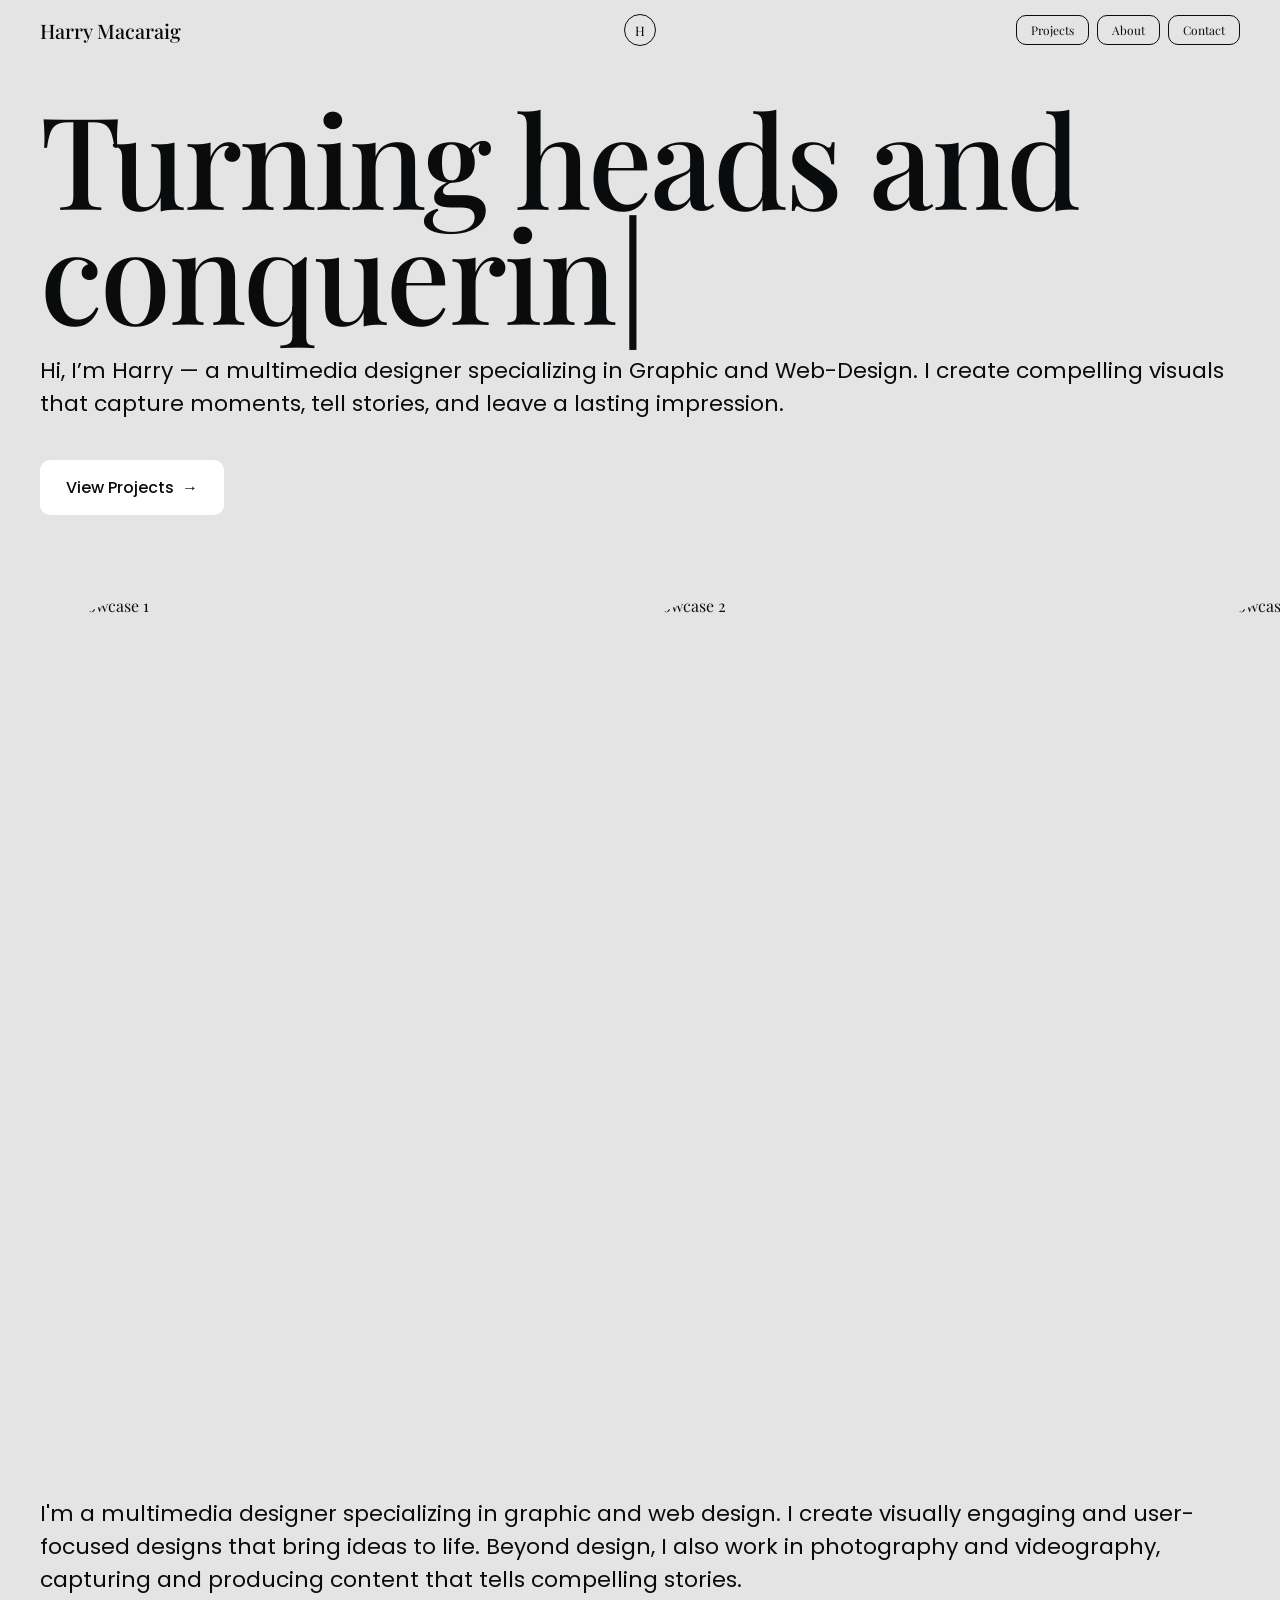
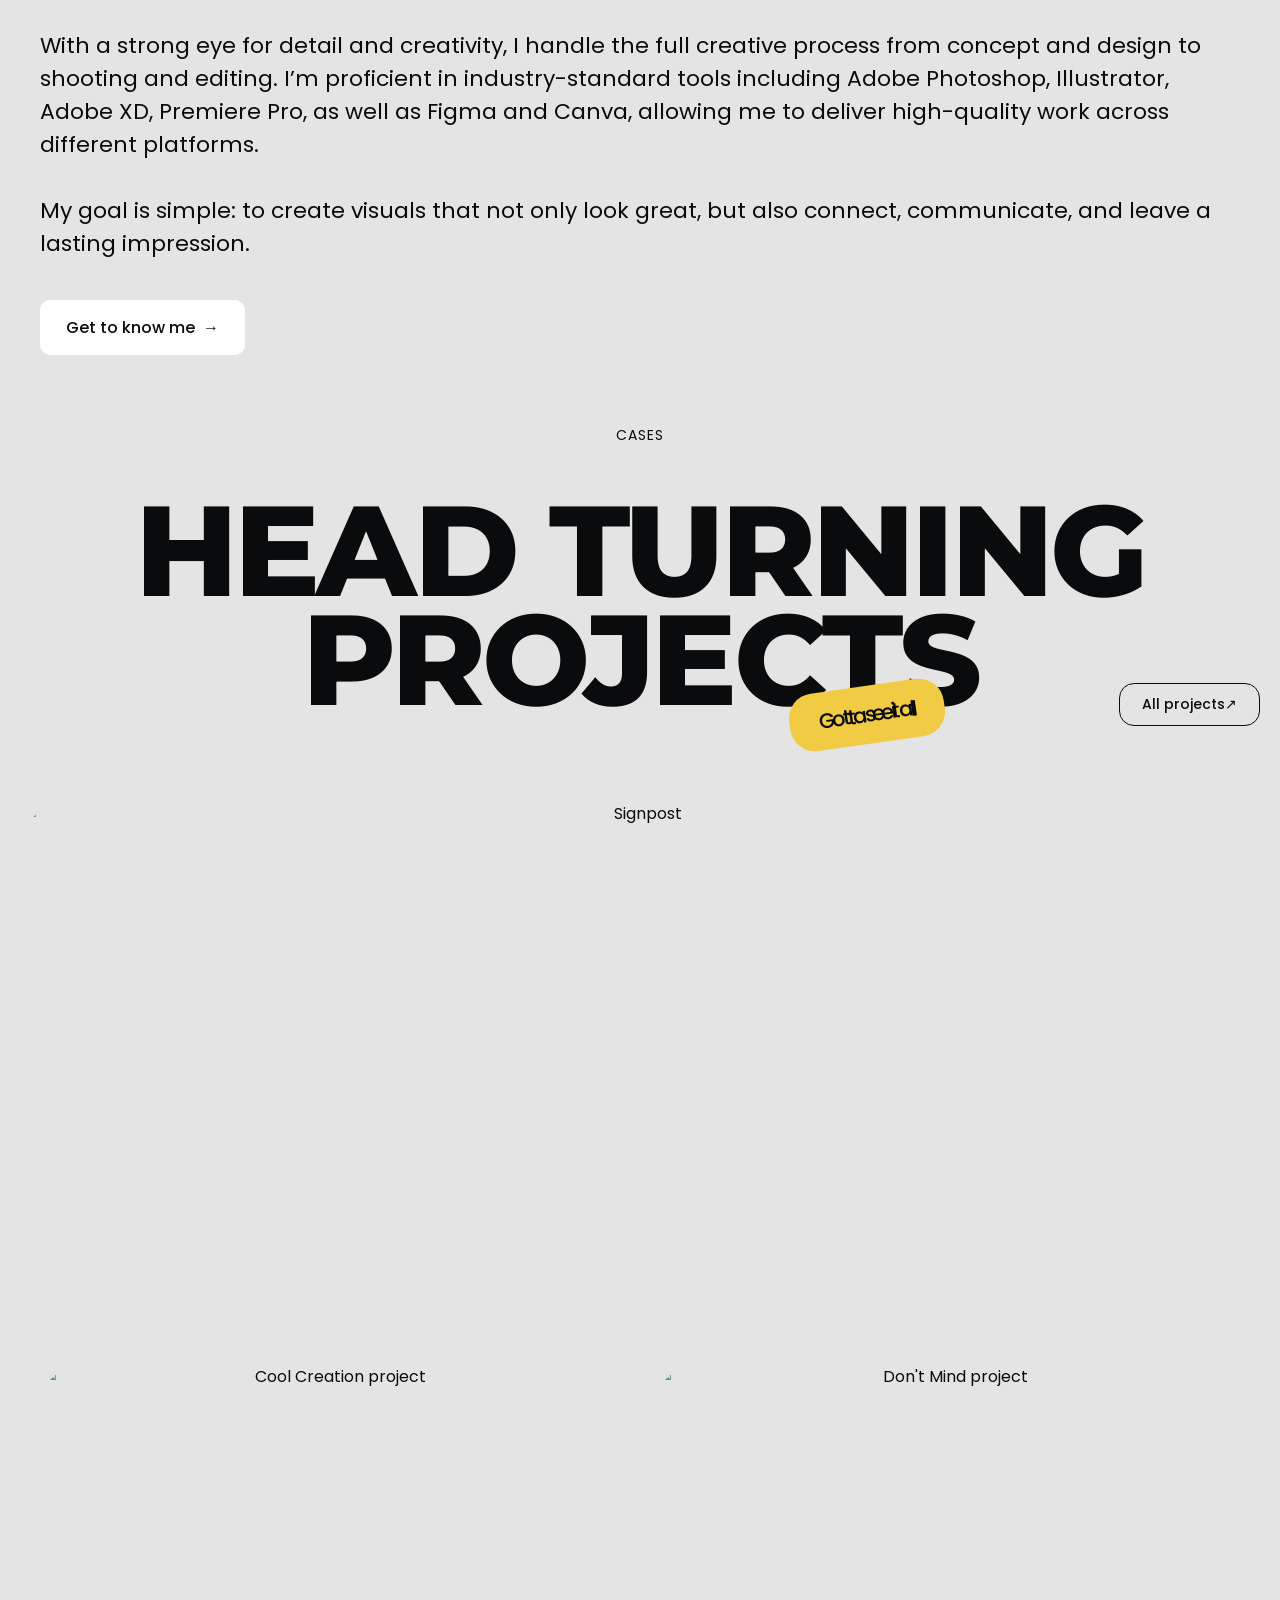
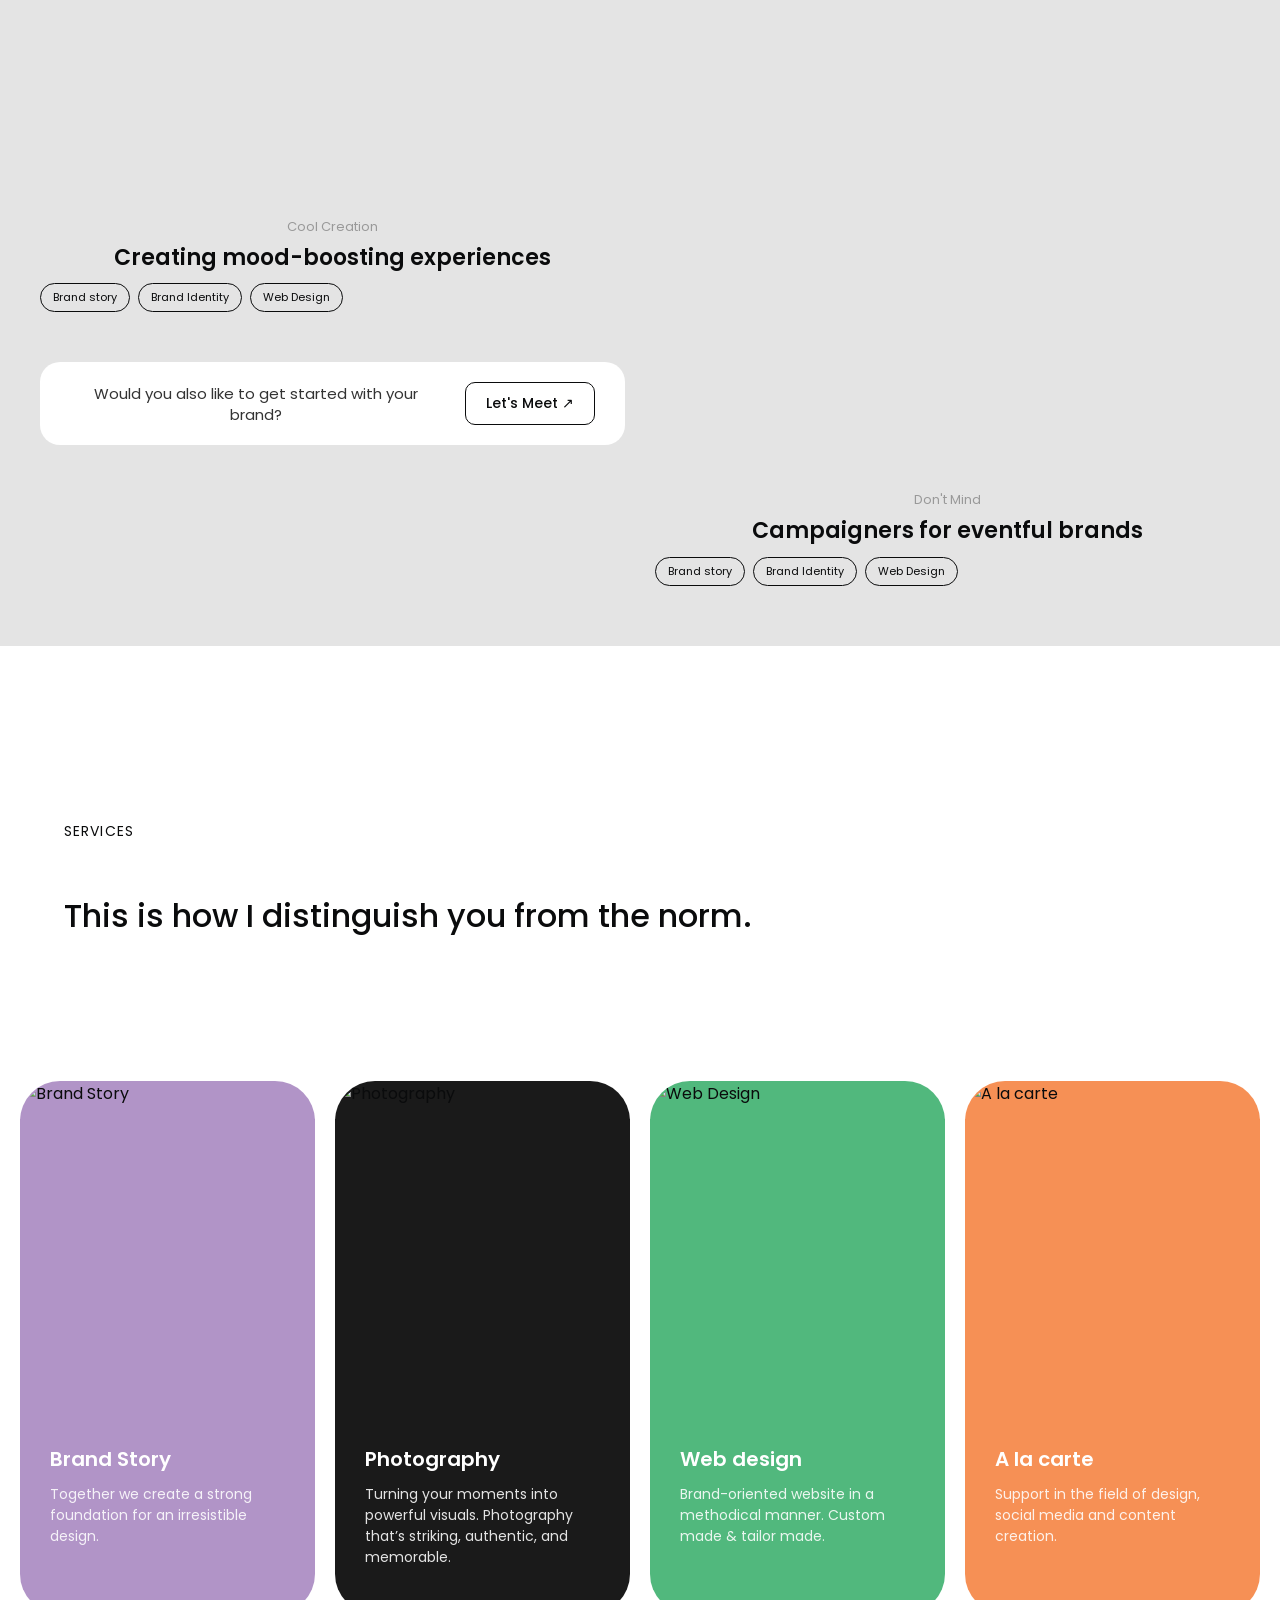
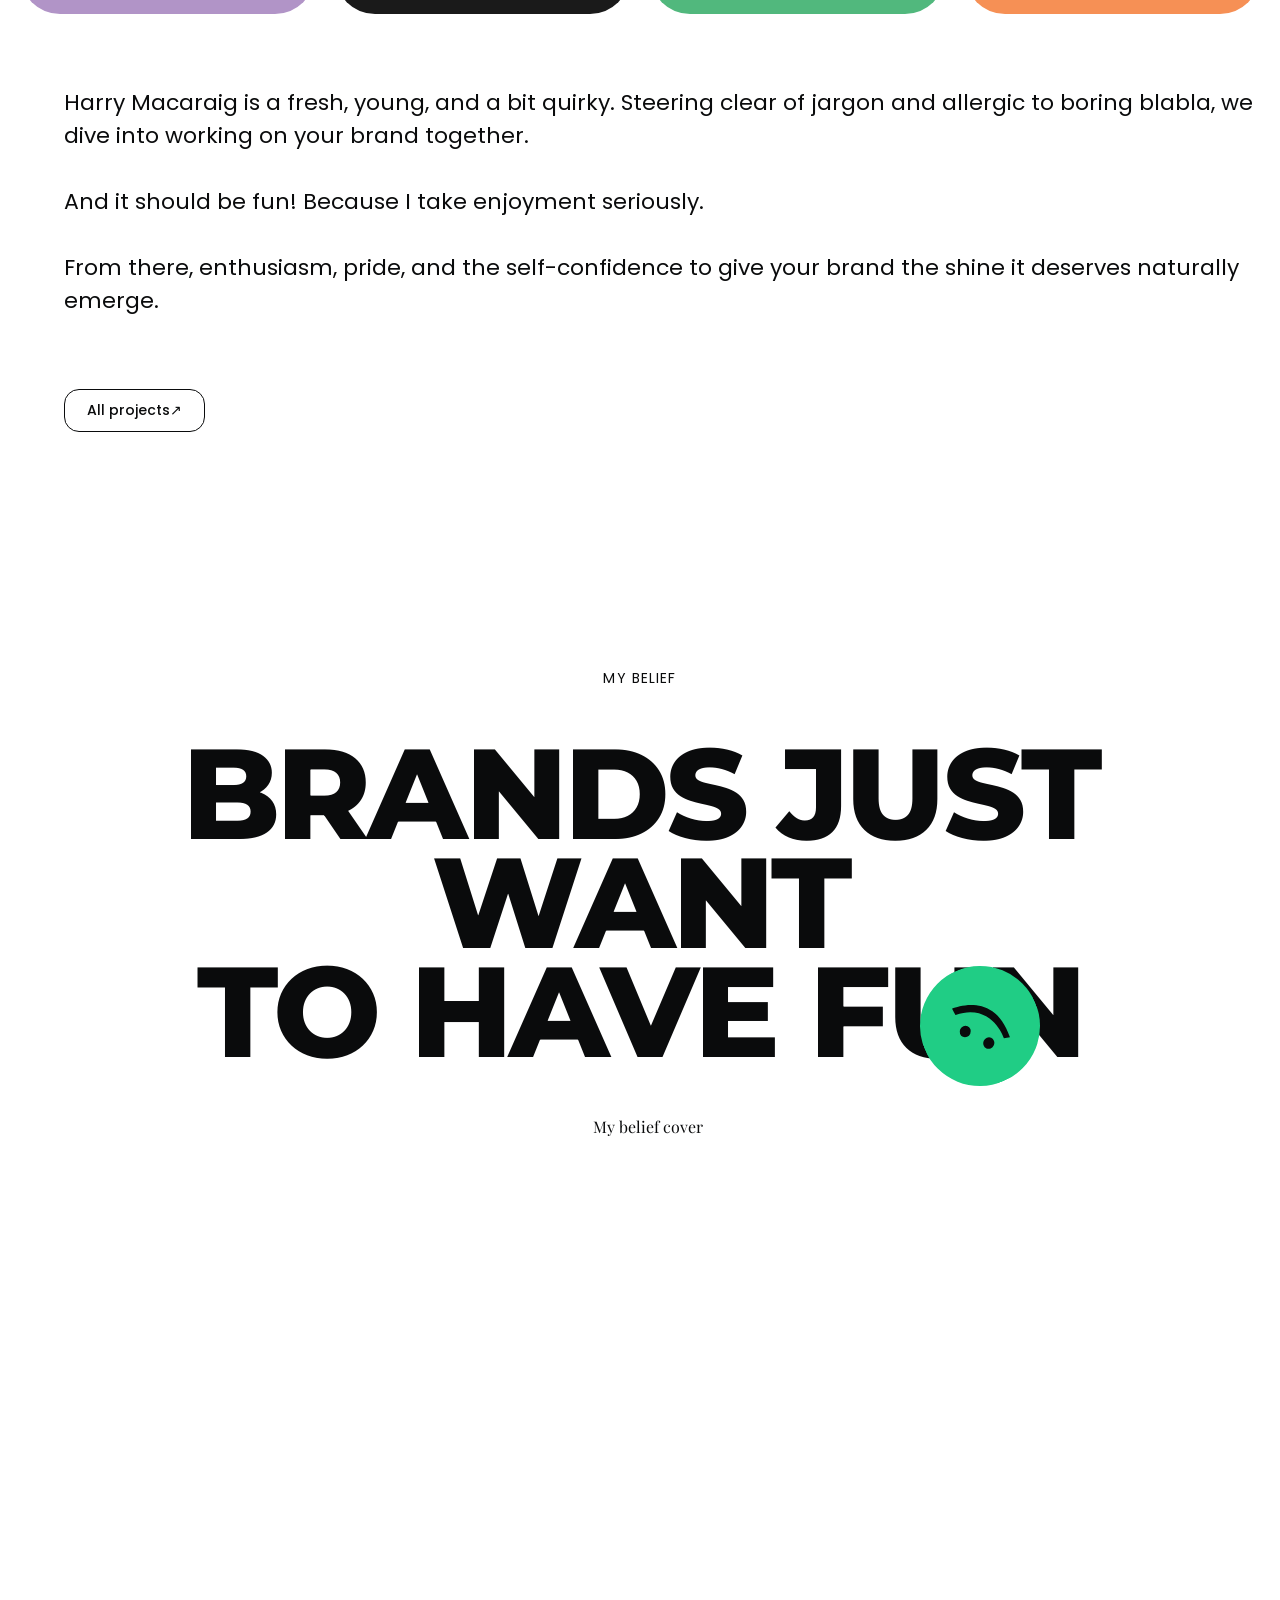
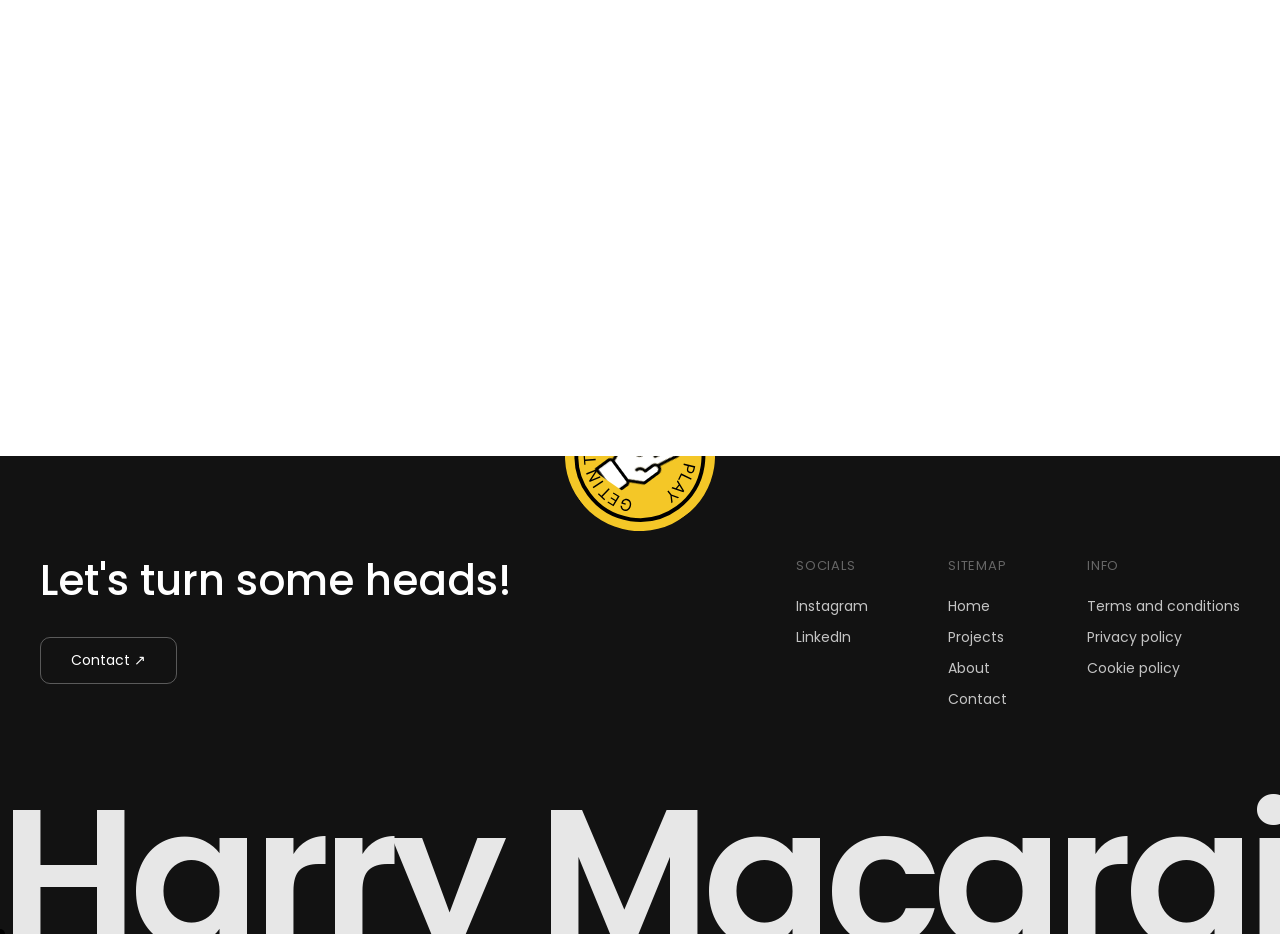
==== Index.html @ 218dc44a "Rename index.html to Index.html" ====
<!DOCTYPE html>
<html lang="en">
<head>
    <meta charset="UTF-8">
    <meta name="viewport" content="width=device-width, initial-scale=1.0">
    <title>Harry Macaraig — Design Studio</title>

    <link rel="preconnect" href="https://fonts.googleapis.com">
    <link rel="preconnect" href="https://fonts.gstatic.com" crossorigin>
    <link href="https://fonts.googleapis.com/css2?family=Montserrat:wght@800&family=Playfair+Display:wght@400;500&family=Poppins:wght@400;500;600&display=swap" rel="stylesheet">

    <link rel="stylesheet" href="css/style.css">
</head>
<body>

    <!-- ======= NAVBAR ======= -->
    <header class="navbar">
        <div class="logo">Harry Macaraig</div>
        <div class="center-icon">H</div>
        <nav class="nav-links">
            <a href="#">Projects</a>
            <a href="#">About</a>
            <a href="#">Contact</a>
        </nav>
    </header>

    <!-- ======= HERO ======= -->
    <div class="container">
        <div class="Hero-Heading">
            <h2 class="header">Turning heads and conquering hearts</h2>
            <p class="Sub-header">Hi, I’m Harry — a multimedia designer specializing in Graphic and Web-Design. 
                I create compelling visuals that capture moments, tell stories, and leave a lasting impression.</p>
        </div>
        <a href="#" class="cta-primary">View Projects</a>
    </div>

    <!-- ======= CAROUSEL ======= -->
    <div class="carousel">
        <div class="track">
            <div class="card"><img src="images/img1.jpg" alt="Project showcase 1"></div>
            <div class="card"><img src="images/img2.jpg" alt="Project showcase 2"></div>
            <div class="card"><img src="images/img3.jpg" alt="Project showcase 3"></div>
            <div class="card"><img src="images/Teacher-Feng.jpg" alt="Project showcase 4"></div>
            <div class="card"><img src="images/vins.jpg" alt="Project showcase 5"></div>
            <div class="card"><img src="images/edison.jpg" alt="Project showcase 1"></div>
            <div class="card"><img src="images/Teacher-Rose2.png" alt="Project showcase 1"></div>
            <div class="card"><img src="images/Teacher-Feng2.png" alt="Project showcase 1"></div>

            <div class="card"><img src="images/img1.jpg" alt="Project showcase 1"></div>
            <div class="card"><img src="images/img2.jpg" alt="Project showcase 2"></div>
            <div class="card"><img src="images/img3.jpg" alt="Project showcase 3"></div>
            <div class="card"><img src="images/Teacher-Feng.jpg" alt="Project showcase 4"></div>
            <div class="card"><img src="images/vins.jpg" alt="Project showcase 5"></div>
            <div class="card"><img src="images/edison.jpg" alt="Project showcase 1"></div>
            <div class="card"><img src="images/Teacher-Rose2.png" alt="Project showcase 1"></div>
            <div class="card"><img src="images/Teacher-Feng2.png" alt="Project showcase 1"></div>
        </div>
    </div>

    <!-- ======= INTRO TEXT ======= -->
    <div class="container">
        <p class="Sub-header">I'm a multimedia designer specializing in graphic and web design. I create visually engaging and user-focused designs that bring ideas to life. Beyond design, 
            I also work in photography and videography, capturing and producing content that tells compelling stories.<br><br>
            With a strong eye for detail and creativity, I handle the full creative process from concept and design to shooting and editing. I’m proficient in industry-standard tools including Adobe Photoshop, 
            Illustrator, Adobe XD, Premiere Pro, as well as Figma and Canva, allowing me to deliver high-quality work across different platforms.<br><br>
            My goal is simple: to create visuals that not only look great, but also connect, communicate, and leave a lasting impression.</p>
        <a href="#" class="cta-primary">Get to know me</a>
    </div>

    <!-- ======= CASES ======= -->
    <div class="Casses">
        <div class="header-section">
            <div class="heading-2">
                <h1 class="title-2">Cases</h1>
                <h2 class="header-2">HEAD TURNING <br> PROJECTS <span class="badge">Gotta see it all</span></h2>
            </div>
            <div class="cta-wrapper">
                <a href="#" class="cta-secondary">All projects</a>
            </div>
        </div>

        <!-- Featured project card -->
        <div class="card-container">
            <img src="images/DL_Trifold_DL_Flyer_Mockup_3.png" alt="Signpost" class="bg-image">
            <div class="overlay">
                <div class="logo-box">
                    <div class="bird-icon">
                        <img src="images/1.png" alt="Bird Logo">
                    </div>
                    <h2 class="brand-name">WeTalk Education</h2>
                </div>
            </div>
        </div>

        <!-- Two-column projects grid -->
        <div class="projects-grid">
            <div class="column">
                <div class="project-card">
                    <div class="project-image-wrapper">
                        <img src="images/calendar-mockup.jpg" alt="Cool Creation project" class="bg-image">
                        <div class="overlay"></div>
                    </div>
                    <div class="project-info">
                        <p class="client-name">Cool Creation</p>
                        <h3 class="project-title">Creating mood-boosting experiences</h3>
                        <div class="tag-group">
                            <span class="tag">Brand story</span>
                            <span class="tag">Brand Identity</span>
                            <span class="tag">Web Design</span>
                        </div>
                    </div>
                </div>

                <div class="meet-cta">
                    <p class="cta-text">Would you also like to get started with your brand?</p>
                    <a href="#" class="meet-btn">Let's Meet ↗</a>
                </div>
            </div>

            <div class="column">
                <div class="project-card">
                    <div class="project-image-wrapper tall">
                        <img src="images/Free_Book_Mockup_7.png" alt="Don't Mind project" class="bg-image">
                        <div class="overlay"></div>
                    </div>
                    <div class="project-info">
                        <p class="client-name">Don't Mind</p>
                        <h3 class="project-title">Campaigners for eventful brands</h3>
                        <div class="tag-group">
                            <span class="tag">Brand story</span>
                            <span class="tag">Brand Identity</span>
                            <span class="tag">Web Design</span>
                        </div>
                    </div>
                </div>
            </div>
        </div>
    </div><!-- end .Casses -->

    <!-- ======= SERVICES ======= -->
    <section class="services-section">
        <div class="services-heading">
            <h1 class="title-2">Services</h1>
            <h2 class="header-3">This is how I distinguish you from the norm.</h2>
        </div>

        <div class="services-grid">
            <div class="service-card purple">
                <div class="card-top">
                    <img src="images/Brand-Story.png" alt="Brand Story">
                </div>
                <div class="card-bottom">
                    <h3>Brand Story</h3>
                    <p>Together we create a strong foundation for an irresistible design.</p>
                </div>
            </div>

            <div class="service-card black">
                <div class="card-top">
                    <img src="images/Brand-Identity1.png" alt="Photography">
                </div>
                <div class="card-bottom">
                    <h3>Photography</h3>
                    <p>Turning your moments into powerful visuals. Photography that’s striking, authentic, and memorable.</p>
                </div>
            </div>

            <div class="service-card green">
                <div class="card-top">
                    <img src="images/Web-Design.png" alt="Web Design">
                </div>
                <div class="card-bottom">
                    <h3>Web design</h3>
                    <p>Brand-oriented website in a methodical manner. Custom made &amp; tailor made.</p>
                </div>
            </div>

            <div class="service-card orange">
                <div class="card-top">
                    <img src="images/Al-la-cart.png" alt="A la carte">
                </div>
                <div class="card-bottom">
                    <h3>A la carte</h3>
                    <p>Support in the field of design, social media and content creation.</p>
                </div>
            </div>
        </div>

        <p class="Sub-header-2">Harry Macaraig is a fresh, young, and a bit quirky. Steering clear of jargon and allergic to boring blabla, we dive into working on your brand together.
            <br><br>And it should be fun! Because I take enjoyment seriously.
            <br><br>From there, enthusiasm, pride, and the self-confidence to give your brand the shine it deserves naturally emerge.</p>

        <div class="cta-wrapper-2">
            <a href="#" class="cta-secondary">All projects</a>
        </div>
    </section>

    <!-- ======= MY BELIEF ======= -->
    <section class="My-Belief">
        <div class="header-section">
            <div class="heading-2">
                <h1 class="title-2">My Belief</h1>
                <h2 class="header-2">
                    BRANDS JUST WANT <br> TO HAVE FUN
                    <span class="badge-icon">
                        <img src="icons/smily.svg" alt="Rotating Badge">
                    </span>
                </h2>
            </div>
        </div>

        <div class="card-container-2">
            <img src="images/Free_Book_Mockup_8.png" alt="My belief cover" class="bg-image">
        </div>
    </section>

    <!-- ======= FOOTER ======= -->
    <footer class="main-footer">
        <div class="footer-badge-wrapper">
            <img src="icons/footer-icon.svg" alt="Get in touch" class="rotating-icon">
        </div>

        <div class="footer-content">
            <div class="footer-top">
                <div class="footer-left">
                    <h2 class="footer-heading">Let's turn some heads!</h2>
                    <a href="#" class="contact-btn">Contact ↗</a>
                </div>

                <div class="footer-right">
                    <div class="footer-nav">
                        <div class="nav-col">
                            <h4>Socials</h4>
                            <a href="#">Instagram</a>
                            <a href="#">LinkedIn</a>
                        </div>
                        <div class="nav-col">
                            <h4>Sitemap</h4>
                            <a href="#">Home</a>
                            <a href="#">Projects</a>
                            <a href="#">About</a>
                            <a href="#">Contact</a>
                        </div>
                        <div class="nav-col">
                            <h4>Info</h4>
                            <a href="#">Terms and conditions</a>
                            <a href="#">Privacy policy</a>
                            <a href="#">Cookie policy</a>
                        </div>
                    </div>
                </div>
            </div>

            <div class="footer-bottom">
                <h1 class="huge-logo">Harry Macaraig</h1>
            </div>
        </div>
    </footer>
    <script src="js/index.js"></script>
</body>
</html>
---- css/style.css ----
/* ============================================================
   DESIGN TOKENS
   ============================================================ */
:root {
  --clr-bg:        #E4E4E4;
  --clr-surface:   #ffffff;
  --clr-footer:    #121212;
  --clr-ink:       #0A0B0C;
  --clr-ink-muted: #999;
  --clr-accent:    #F1CB43;

  --clr-purple: #b194c7;
  --clr-dark:   #1a1a1a;
  --clr-green:  #51b87d;
  --clr-orange: #f69055;

  --space-xs:  8px;
  --space-sm:  16px;
  --space-md:  24px;
  --space-lg:  40px;
  --space-xl:  64px;
  --space-2xl: 100px;

  --r-sm:   10px;
  --r-md:   20px;
  --r-lg:   40px;
  --r-xl:   50px;
  --r-2xl:  90px;
  --r-pill: 9999px;

  --ease-expo: cubic-bezier(0.25, 1, 0.5, 1);
  --t-base: 0.4s var(--ease-expo);
  --t-fast: 0.2s var(--ease-expo);
}

/* ============================================================
   RESET & BASE
   ============================================================ */
*, *::before, *::after { box-sizing: border-box; }

body {
  margin: 0;
  padding: 0;
  background: var(--clr-bg);
  font-family: 'Playfair Display', serif;
  color: var(--clr-ink);
  overflow-x: hidden;
  -webkit-font-smoothing: antialiased;
}

img { display: block; max-width: 100%; }
a   { color: inherit; }

:focus-visible {
  outline: 2px solid var(--clr-ink);
  outline-offset: 3px;
  border-radius: var(--r-sm);
}

/* ============================================================
   LAYOUT
   ============================================================ */
.container {
  max-width: 1750px;
  margin-inline: auto;
  padding: var(--space-lg);
}

.full-width { width: 100%; }

/* ============================================================
   NAVBAR
   ============================================================ */
.navbar {
  display: flex;
  justify-content: space-between;
  align-items: center;
  padding: 15px var(--space-lg);
  background: var(--clr-bg);
  position: relative;
}

 .navbar.scrolled { 
  padding: 12px 40px; box-shadow: 0 4px 20px rgba(0,0,0,0.08); 
}

.reveal {
  opacity: 0; transform: translateY(30px); transition: opacity 0.6s ease, transform 0.6s ease; 
}

.reveal.visible { 
  opacity: 1; transform: translateY(0); 
}

.logo {
  font-size: 20px;
  font-weight: 500;
}

.center-icon {
  position: absolute;
  left: 50%;
  transform: translateX(-50%);
  border: 1px solid var(--clr-ink);
  border-radius: 50%;
  width: 32px;
  height: 32px;
  display: flex;
  align-items: center;
  justify-content: center;
  font-size: 13px;
  transition: background var(--t-fast), color var(--t-fast);
}

.center-icon:hover {
  background: var(--clr-ink);
  color: var(--clr-bg);
}

.nav-links { display: flex; gap: var(--space-xs); }

.nav-links a {
  text-decoration: none;
  color: var(--clr-ink);
  border: 1px solid var(--clr-ink);
  padding: 6px 14px;
  border-radius: var(--r-sm);
  font-size: 12px;
  transition: background var(--t-fast), color var(--t-fast);
}

.nav-links a:hover {
  background: var(--clr-ink);
  color: var(--clr-bg);
}

/* ============================================================
   HERO
   ============================================================ */
.hero-section { padding: var(--space-xl) 0; }

.header {
  font-size: clamp(60px, 10vw, 145px);
  font-family: 'Playfair Display', serif;
  font-weight: 500;
  line-height: 0.9;
  letter-spacing: -0.02em;
  margin: 0 0 var(--space-md) 0;
}

.typewriter::after {
   content: '|';
   display: inline-block;
   margin-left: 4px;
   animation: blink 0.7s step-end infinite;
}

@keyframes blink {
   0%, 100% { opacity: 1; }
  50%       { opacity: 0; }
}

.Sub-header {
  font-size: clamp(16px, 1.8vw, 22px);
  max-width: 1250px;
  margin-bottom: var(--space-lg);
  line-height: 1.5;
  font-family: 'Poppins', sans-serif;
}

.Sub-header-2 {
  font-size: clamp(16px, 1.8vw, 22px);
  max-width: 1250px;
  margin-left: var(--space-xl);
  font-family: 'Poppins', sans-serif;
  line-height: 1.5;
}

.cta-primary {
  display: inline-flex;
  align-items: center;
  gap: var(--space-xs);
  padding: 15px 26px;
  background: var(--clr-surface);
  color: var(--clr-ink);
  border-radius: var(--r-sm);
  text-decoration: none;
  font-family: 'Poppins', sans-serif;
  font-weight: 500;
  transition: transform var(--t-fast), box-shadow var(--t-fast);
}

.cta-primary::after {
  content: '→';
  transition: transform 0.2s;
}

.cta-primary:hover {
  transform: translateY(-3px);
  box-shadow: 0 10px 24px rgba(0, 0, 0, 0.08);
}

.cta-primary:hover::after { transform: translateX(4px); }

.cta-outline {
  display: inline-flex;
  align-items: center;
  padding: 10px 20px;
  border: 1px solid var(--clr-ink);
  border-radius: var(--r-md);
  text-decoration: none;
  color: var(--clr-ink);
  font-family: 'Poppins', sans-serif;
  font-size: 14px;
  transition: background var(--t-fast), color var(--t-fast);
}

.cta-outline:hover {
  background: var(--clr-ink);
  color: var(--clr-surface);
}

/* ============================================================
   CAROUSEL
   ============================================================ */
.carousel {
  overflow: hidden;
  padding: var(--space-lg) 0;
  /* mask-image: linear-gradient(
    to right,
    transparent 0%,
    black 6%,
    black 94%,
    transparent 100%
  ); */
}

.track {
  display: flex;
  gap: 20px;
  width: max-content;
  animation: scroll 20s linear infinite;
}

/* .track:hover { animation-play-state: paused; } */

.card {
  min-width: 555px;
  height: 800px;
  border-radius: 160px;
  overflow: hidden;
  flex-shrink: 0;
}

.card img {
  width: 100%;
  height: 100%;
  object-fit: cover;
  transition: transform 0.5s ease;
}

.card:hover img { transform: scale(1.07); }

@keyframes scroll {
  from { transform: translateX(0); }
  to   { transform: translateX(-50%); }
}

/* ============================================================
   CASES / PROJECTS
   ============================================================ */
.Casses {
  text-align: center;
  font-family: 'Poppins', sans-serif;
  padding: 20px;
}

.header-section {
  max-width: 1750px;
  margin-inline: auto;
  position: relative;
  padding-bottom: 50px;
}

.title-2 {
  font-size: 14px;
  font-weight: 400;
  margin-bottom: 50px;
  text-transform: uppercase;
  letter-spacing: 0.08em;
  font-family: 'Poppins', sans-serif;
}

.header-2 {
  font-size: clamp(60px, 10vw, 150px);
  line-height: 0.85;
  font-weight: 800;
  margin: 0;
  display: inline-block;
  position: relative;
  font-family: 'Montserrat', sans-serif;
  letter-spacing: -0.03em;
}

.badge {
  position: absolute;
  bottom: -30px;
  right: 200px;
  background: var(--clr-accent);
  padding: 20px 30px;
  border-radius: 25px;
  font-size: 21px;
  font-weight: 500;
  transform: rotate(-8deg);
  white-space: nowrap;
  font-family: 'Poppins', sans-serif;
  pointer-events: none;
}

.cta-wrapper {
  display: flex;
  justify-content: flex-end;
  margin-top: -30px;
  margin-bottom: 25px;
}

.cta-secondary {
  display: inline-flex;
  align-items: center;
  padding: 10px 22px;
  border: 1px solid var(--clr-ink);
  color: var(--clr-ink);
  border-radius: 15px;
  text-decoration: none;
  font-size: 14px;
  font-weight: 500;
  font-family: 'Poppins', sans-serif;
  transition: background var(--t-fast), color var(--t-fast);
}

.cta-secondary::after { content: ' ↗'; }

.cta-secondary:hover {
  background: var(--clr-ink);
  color: var(--clr-surface);
}

/* Featured full-width card */
.card-container {
  position: relative;
  width: 100%;
  max-width: 1750px;
  aspect-ratio: 16 / 7;
  border-radius: var(--r-xl);
  overflow: hidden;
  cursor: pointer;
  margin-inline: auto;
}

/* Shared image + overlay — single definition, no duplicates */
.bg-image {
  width: 100%;
  height: 100%;
  object-fit: cover;
  transition: transform 0.6s var(--ease-expo);
}

.overlay {
  position: absolute;
  inset: 0;
  background: rgba(0, 0, 0, 0.12);
  display: flex;
  justify-content: center;
  align-items: center;
  opacity: 0;
  transition: opacity 0.4s ease;
}

.card-container:hover .overlay,
.project-image-wrapper:hover .overlay { opacity: 1; }

.card-container:hover .bg-image,
.project-image-wrapper:hover .bg-image { transform: scale(1.05); }

.logo-box {
  background-color: #9b95f3;
  padding: 30px;
  border-radius: 30px;
  text-align: center;
  color: white;
  transform: scale(0.85);
  transition: transform 0.4s ease-out;
}

.card-container:hover .logo-box { transform: scale(1); }

/* Projects two-column grid */
.projects-grid {
  display: grid;
  grid-template-columns: 1fr 1fr;
  gap: 30px;
  max-width: 1750px;
  margin-inline: auto;
  padding: 20px;
}

.column {
  display: flex;
  flex-direction: column;
  gap: 20px;
}

.project-card {
  display: flex;
  flex-direction: column;
  gap: 15px;
}

.project-image-wrapper {
  position: relative;
  width: 100%;
  border-radius: var(--r-lg);
  overflow: hidden;
  cursor: pointer;
  aspect-ratio: 1.4 / 1;
}

.project-image-wrapper.tall { aspect-ratio: 1.1 / 1.3; }

.project-info {
  padding: 20px 0;
  display: flex;
  flex-direction: column;
  gap: 8px;
}

.client-name {
  font-size: 13px;
  color: var(--clr-ink-muted);
  margin: 0;
  font-family: 'Poppins', sans-serif;
}

.project-title {
  font-size: 22px;
  font-weight: 600;
  margin: 0;
  line-height: 1.2;
  font-family: 'Poppins', sans-serif;
}

.tag-group {
  display: flex;
  gap: 8px;
  flex-wrap: wrap;
  margin-top: 4px;
}

.tag {
  font-size: 11px;
  padding: 5px 12px;
  border: 1px solid var(--clr-ink);
  border-radius: var(--r-pill);
  color: var(--clr-ink);
  font-family: 'Poppins', sans-serif;
}

.meet-cta {
  background: var(--clr-surface);
  border-radius: var(--r-md);
  padding: 20px 30px;
  display: flex;
  justify-content: space-between;
  align-items: center;
  gap: var(--space-md);
  margin-top: 10px;
}

.cta-text {
  font-size: 15px;
  color: #333;
  margin: 0;
  font-family: 'Poppins', sans-serif;
  line-height: 1.4;
}

.meet-btn {
  flex-shrink: 0;
  padding: 10px 20px;
  border: 1px solid var(--clr-ink);
  border-radius: var(--r-sm);
  text-decoration: none;
  color: var(--clr-ink);
  font-size: 14px;
  font-weight: 500;
  font-family: 'Poppins', sans-serif;
  transition: background var(--t-fast), color var(--t-fast);
}

.meet-btn:hover {
  background: var(--clr-ink);
  color: var(--clr-surface);
}

 .project-card, .card-container {
   will-change: transform;
   transform-style: preserve-3d;
  }

/* ============================================================
   SERVICES
   ============================================================ */
.services-section {
  background-color: var(--clr-surface);
  display: flex;
  flex-direction: column;
}

.services-heading {
  margin: var(--space-xl);
  padding-top: var(--space-2xl);
}

.header-3 {
  font-size: 32px;
  font-weight: 500;
  font-family: 'Poppins', sans-serif;
}

/* Fixed broken syntax: was `repeat(4, 1fr); minmax(...)` */
.services-grid {
  display: grid;
  grid-template-columns: repeat(4, minmax(280px, 1fr));
  gap: 20px;
  max-width: 1400px;
  margin-inline: auto;
  padding: 50px 20px;
  font-family: 'Poppins', sans-serif;
}

.service-card {
  display: flex;
  flex-direction: column;
  cursor: pointer;
  gap: 0;
  transition: gap var(--t-base), transform var(--t-base);
}

/* .service-card:hover {
  gap: 12px;
    transform: translateY(-6px);
} */

.card-top {
  height: 333px;
  position: relative;
  border-radius: var(--r-lg) var(--r-lg) 0 0;
  transition: border-radius var(--t-base);
  overflow: hidden;
}

.card-top img {
  position: absolute;
  inset: 0;
  width: 100%;
  height: 100%;
  object-fit: cover;
  transition: transform var(--t-base);
}

.service-card:hover .card-top img { transform: scale(1.06); }

.card-bottom {
  padding: 30px;
  color: white;
  border-radius: 0 0 var(--r-lg) var(--r-lg);
  transition: border-radius var(--t-base);
  min-height: 200px;
}

.card-bottom h3 { margin: 0 0 10px 0; font-size: 20px; font-weight: 600; }
.card-bottom p  { margin: 0; font-size: 14px; line-height: 1.5; opacity: 0.88; }

.service-card:hover .card-top,
.service-card:hover .card-bottom { border-radius: var(--r-2xl); }

.purple .card-top, .purple .card-bottom { background-color: var(--clr-purple); }
.black  .card-top, .black  .card-bottom { background-color: var(--clr-dark);   }
.green  .card-top, .green  .card-bottom { background-color: var(--clr-green);  }
.orange .card-top, .orange .card-bottom { background-color: var(--clr-orange); }

.cta-wrapper-2 {
  display: flex;
  justify-content: flex-start;
  margin-top: 50px;
  margin-bottom: 25px;
  margin-left: var(--space-xl);
}

/* ============================================================
   BELIEF SECTION
   ============================================================ */
.My-Belief {
  text-align: center;
  background-color: var(--clr-surface);
  padding: 200px var(--space-lg);
}

.badge-icon {
  position: absolute;
  bottom: -20px;
  right: 200px;
  width: 120px;
  height: 120px;
  display: flex;
  align-items: center;
  justify-content: center;
  animation: continuousRotation 10s linear infinite;
  pointer-events: none;
}

.badge-icon img { width: 100%; height: 100%; }

@keyframes continuousRotation {
  from { transform: rotate(0deg); }
  to   { transform: rotate(360deg); }
}

.card-container-2 {
  position: relative;
  width: 100%;
  max-width: 1750px;
  aspect-ratio: 1750 / 1080;
  border-radius: 160px;
  overflow: hidden;
  cursor: pointer;
  margin-inline: auto;
}

/* ============================================================
   FOOTER
   ============================================================ */
.main-footer {
  background-color: var(--clr-footer);
  position: relative;
  padding-top: var(--space-2xl);
  color: white;
  font-family: 'Poppins', sans-serif;
  overflow: hidden;
}
 
.footer-badge-wrapper {
  position: absolute;
  top: 0;
  left: 50%;
  width: 150px;
  height: 150px;
  z-index: 10;
  /* translate lives on the wrapper — never touched by the animation */
  transform: translate(-50%, -50%);
}
 
.rotating-icon {
  width: 100%;
  height: 100%;
  animation: footerSpin 12s linear infinite;
}
 
@keyframes footerSpin {
  from { transform: rotate(0deg); }
  to   { transform: rotate(360deg); }
}
 
.footer-content {
  max-width: 1750px;
  margin-inline: auto;
  padding: 0 var(--space-lg);
}
 
.footer-top {
  display: flex;
  justify-content: space-between;
  align-items: flex-start;
  flex-wrap: wrap;
  gap: var(--space-lg);
  margin-bottom: 60px;
}
 
.footer-heading {
  font-size: 42px;
  font-weight: 500;
  margin: 0 0 30px 0;
  line-height: 1.2;
}
 
.contact-btn {
  display: inline-block;
  padding: 12px 30px;
  border: 1px solid rgba(255, 255, 255, 0.3);
  border-radius: var(--r-sm);
  color: white;
  text-decoration: none;
  font-size: 14px;
  transition: background var(--t-fast);
}
 
.contact-btn:hover { background: rgba(255, 255, 255, 0.1); }
 
.footer-nav { display: flex; gap: 80px; flex-wrap: wrap; }
 
.nav-col h4 {
  color: #666;
  font-size: 13px;
  margin: 0 0 20px 0;
  font-weight: 400;
  text-transform: uppercase;
  letter-spacing: 0.06em;
}
 
.nav-col a {
  display: block;
  color: white;
  text-decoration: none;
  font-size: 14px;
  margin-bottom: 10px;
  opacity: 0.75;
  transition: opacity var(--t-fast);
}
 
.nav-col a:hover { opacity: 1; }
 
.footer-bottom { margin-top: var(--space-lg); }
 
.huge-logo {
  font-size: clamp(80px, 15vw, 300px);
  font-weight: 600;
  margin: 0;
  margin-left: -40px;
  line-height: 0.8;
  letter-spacing: -0.04em;
  white-space: nowrap;
  position: relative;
  bottom: -20px;
  opacity: 0.9;
}

/* ============================================================
   REDUCED MOTION
   ============================================================ */
@media (prefers-reduced-motion: reduce) {
  *, *::before, *::after {
    animation-duration: 0.01ms !important;
    animation-iteration-count: 1 !important;
    transition-duration: 0.01ms !important;
  }
}

/* ============================================================
   RESPONSIVE
   Three breakpoints: tablet landscape (1024), tablet portrait
   (768), and mobile (480). Each builds on the one above.
   ============================================================ */

/* ---- 1024px: Tablet landscape ---- */
@media (max-width: 1024px) {

  /* Layout */
  .container { padding: var(--space-md); }

  /* Hero */
  .header { font-size: clamp(48px, 8vw, 100px); }

  /* Cases */
  .Casses { padding: var(--space-md); }

  .card-container { aspect-ratio: 4 / 3; border-radius: var(--r-lg); }

  .card-container-2 { border-radius: 80px; }

  .badge {
    font-size: 15px;
    right: 100px;
    padding: 10px 16px;
  }

  /* Projects */
  .projects-grid { grid-template-columns: 1fr; }

  /* Services */
  .services-grid { grid-template-columns: repeat(2, 1fr); }

  .services-heading {
    margin: var(--space-md);
    padding-top: var(--space-xl);
  }

  .Sub-header-2 { margin-left: var(--space-md); }
  .cta-wrapper-2 { margin-left: var(--space-md); }

  /* Footer */
  .footer-nav { gap: var(--space-lg); }
  .huge-logo  { margin-left: 0; }
}

/* ---- 768px: Tablet portrait ---- */
@media (max-width: 768px) {

  /* Navbar: stack vertically */
  .navbar {
    flex-direction: column;
    align-items: flex-start;
    gap: var(--space-sm);
    padding: var(--space-sm) var(--space-md);
  }

  .center-icon { display: none; }

  .nav-links { flex-wrap: wrap; }

  /* Hero */
  .Hero-Heading { margin-bottom: var(--space-md); }

  /* Carousel: shorter cards so they don't dominate the screen */
  .card {
    min-width: 320px;
    height: 420px;
    border-radius: 80px;
  }

  /* Cases */
  .header-section { padding-bottom: var(--space-lg); }

  /* Badge becomes static so it doesn't overflow */
  .badge {
    position: static;
    display: inline-block;
    transform: rotate(-4deg);
    margin-top: var(--space-sm);
    font-size: 13px;
  }

  /* Featured card: taller ratio on portrait so it's not a thin strip */
  .card-container { aspect-ratio: 4 / 3; }

  /* "All projects" button aligns left on small screens */
  .cta-wrapper {
    justify-content: flex-start;
    margin-top: var(--space-sm);
  }

  /* Meet CTA: stack text and button */
  .meet-cta {
    flex-direction: column;
    align-items: flex-start;
    gap: var(--space-sm);
  }

  /* Services: still 2 columns on wide tablet portrait */
  .services-grid { padding: var(--space-lg) var(--space-md); }

  .card-top    { height: 240px; }
  .card-bottom { min-height: 160px; }

  /* Belief section: cut the giant padding */
  .My-Belief { padding: var(--space-xl) var(--space-md); }

  .card-container-2 {
    aspect-ratio: 4 / 3;
    border-radius: var(--r-xl);
  }

  /* Badge icon: reposition so it doesn't clip off-screen */
  .badge-icon {
    right: 0;
    bottom: -10px;
    width: 80px;
    height: 80px;
  }

  /* Footer */
  .footer-top { flex-direction: column; }

  .footer-heading { font-size: 32px; }

  .footer-nav {
    flex-direction: column;
    gap: var(--space-md);
  }

  .huge-logo {
    margin-left: 0;
    white-space: normal;    /* allow wrap if name is long */
    word-break: break-word;
  }
}

/* ---- 480px: Mobile ---- */
@media (max-width: 480px) {

  /* Tighten all outer padding */
  .container,
  .Casses,
  .footer-content { padding-inline: var(--space-sm); }

  /* Navbar: links fill the row */
  .nav-links { width: 100%; justify-content: flex-start; }

  /* Hero */
  .header { line-height: 1; }

  /* Carousel: compact */
  .card {
    min-width: 240px;
    height: 320px;
    border-radius: 60px;
  }

  /* Cases header: make it a block so badge doesn't overlap */
  .header-2 { display: block; }

  /* Services: single column */
  .services-grid {
    grid-template-columns: 1fr;
    padding: var(--space-md) var(--space-sm);
  }

  .services-heading {
    margin: var(--space-sm);
    padding-top: var(--space-lg);
  }

  .header-3 { font-size: 22px; }

  .card-top    { height: 200px; }
  .card-bottom { min-height: 140px; padding: var(--space-md); }

  /* Service hover animation: tone it down on touch */
  .service-card:hover {
    gap: 0;
    transform: none;
  }

  /* Belief section */
  .My-Belief { padding: var(--space-lg) var(--space-sm); }

  .card-container-2 {
    aspect-ratio: 1 / 1;
    border-radius: var(--r-lg);
  }

  .badge-icon {
    width: 60px;
    height: 60px;
    right: 0;
    bottom: 0;
  }

  /* Sub-header-2 & CTA wrapper: remove left margin */
  .Sub-header-2  { margin-left: 0; }
  .cta-wrapper-2 { margin-left: 0; }

  /* Footer */
  .main-footer   { padding-top: var(--space-xl); }

  .footer-badge-wrapper {
    width: 100px;
    height: 100px;
  }

  .footer-heading { font-size: 26px; }

  .footer-nav { gap: var(--space-sm); }
}

#custom-cursor { 
  position: fixed; width: 10px; height: 10px; background: #000;
  border-radius: 50%; pointer-events: none; transform: translate(-50%, -50%);
  transition: width 0.2s, height 0.2s; z-index: 9999;
}

#custom-cursor.hovered { 
  width: 30px; height: 30px; background: transparent;
  border: 2px solid #000; 
}
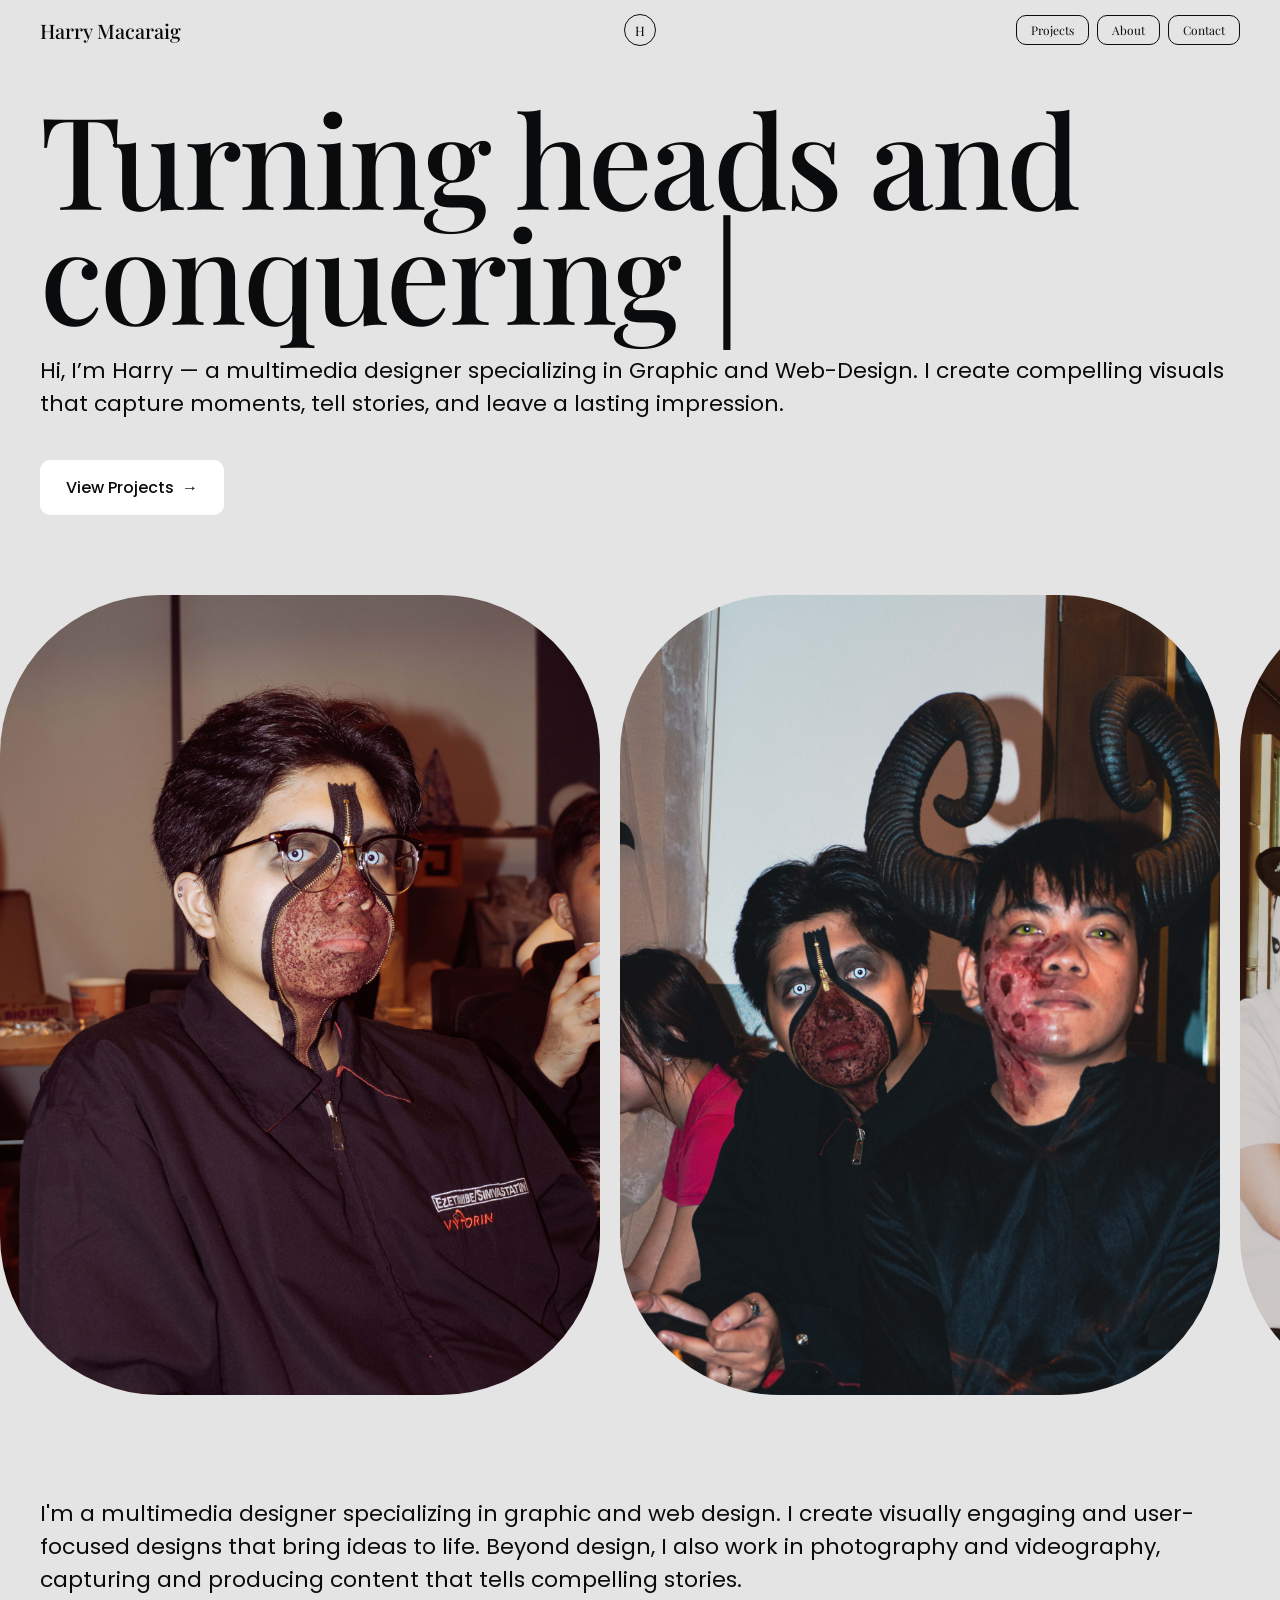
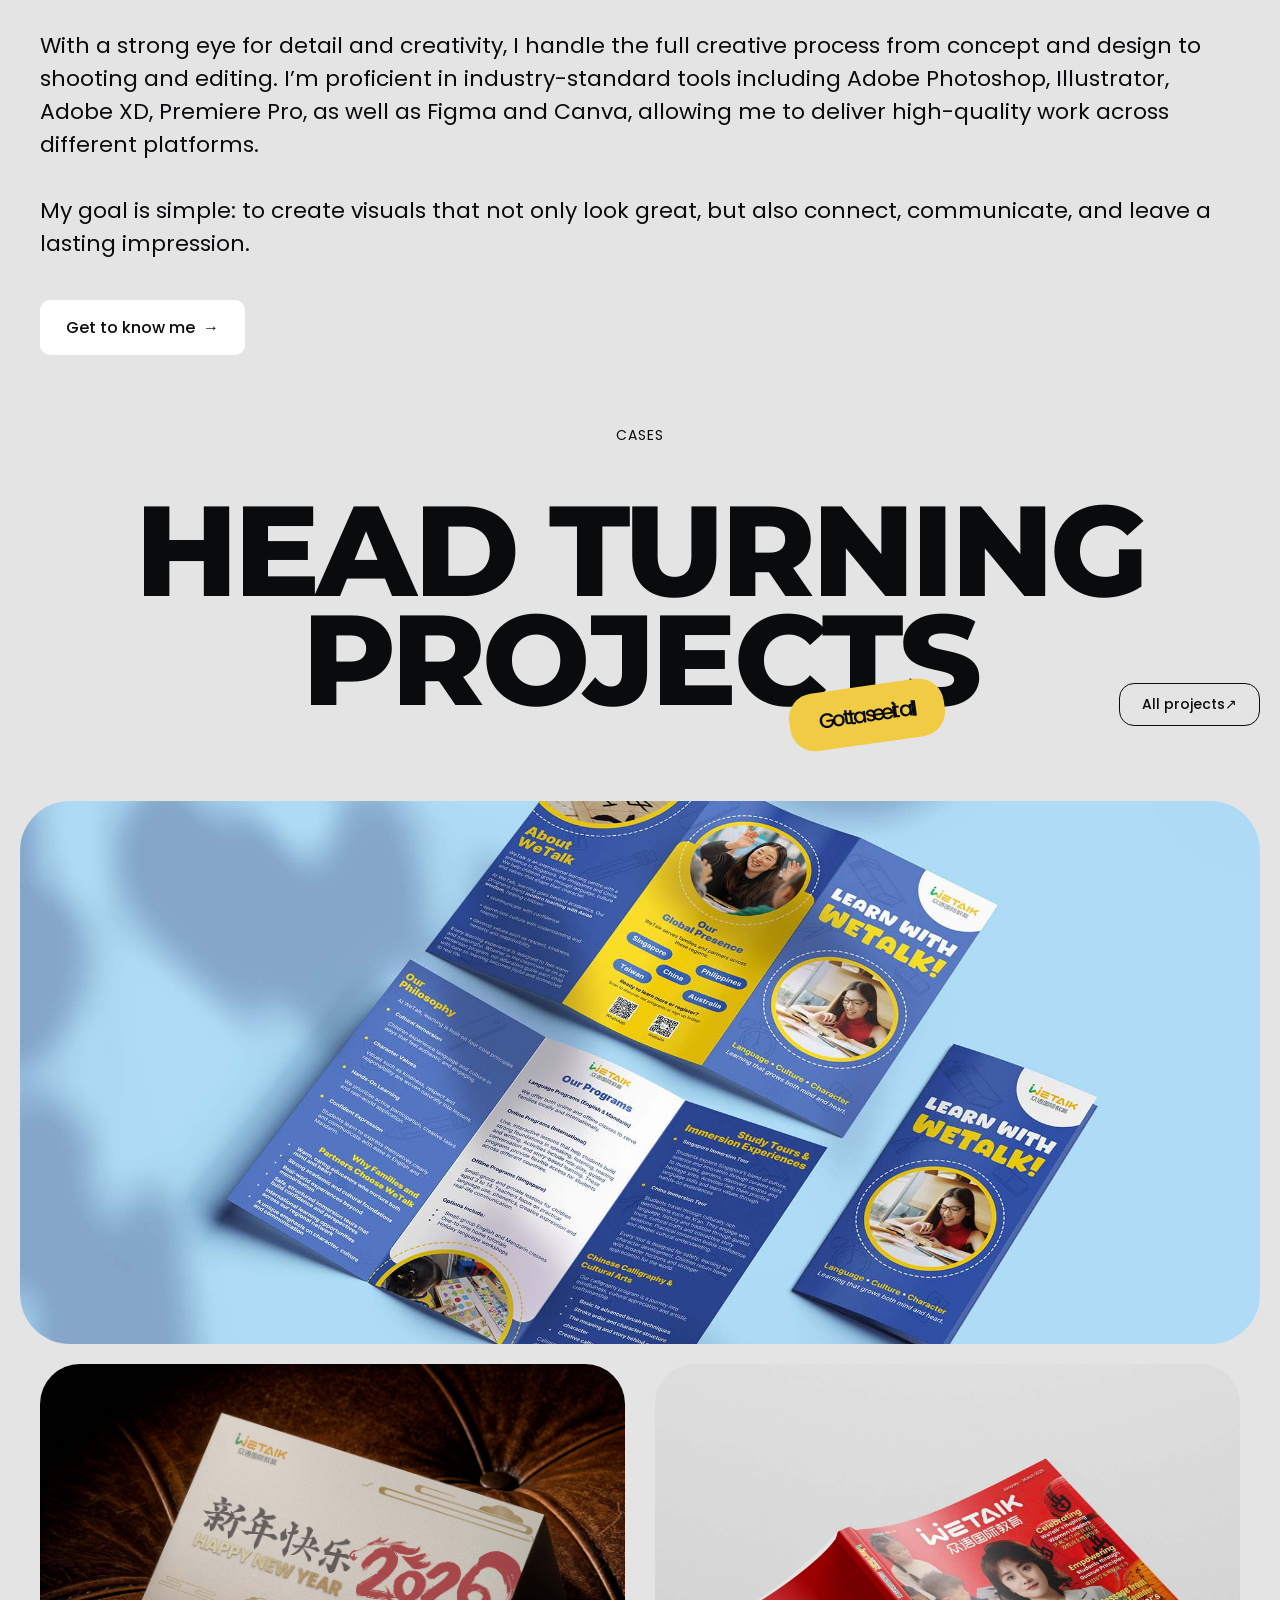
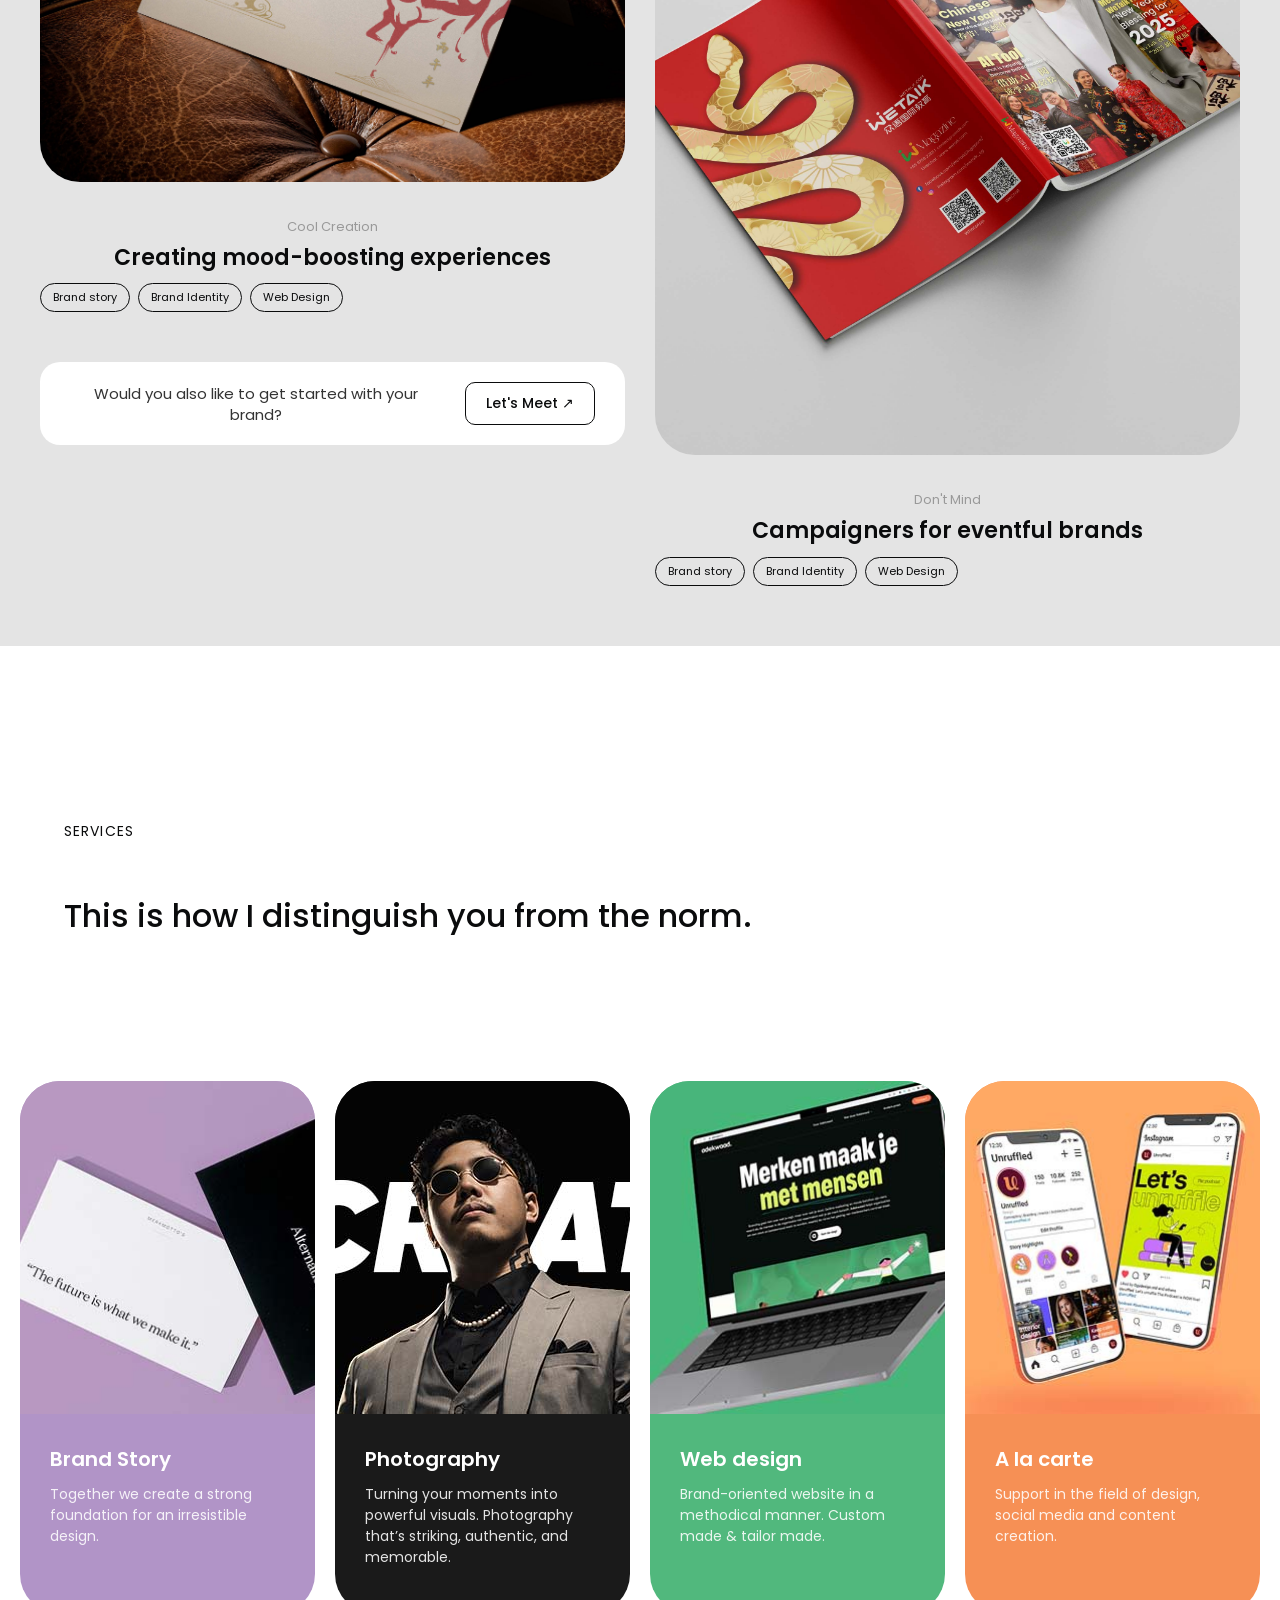
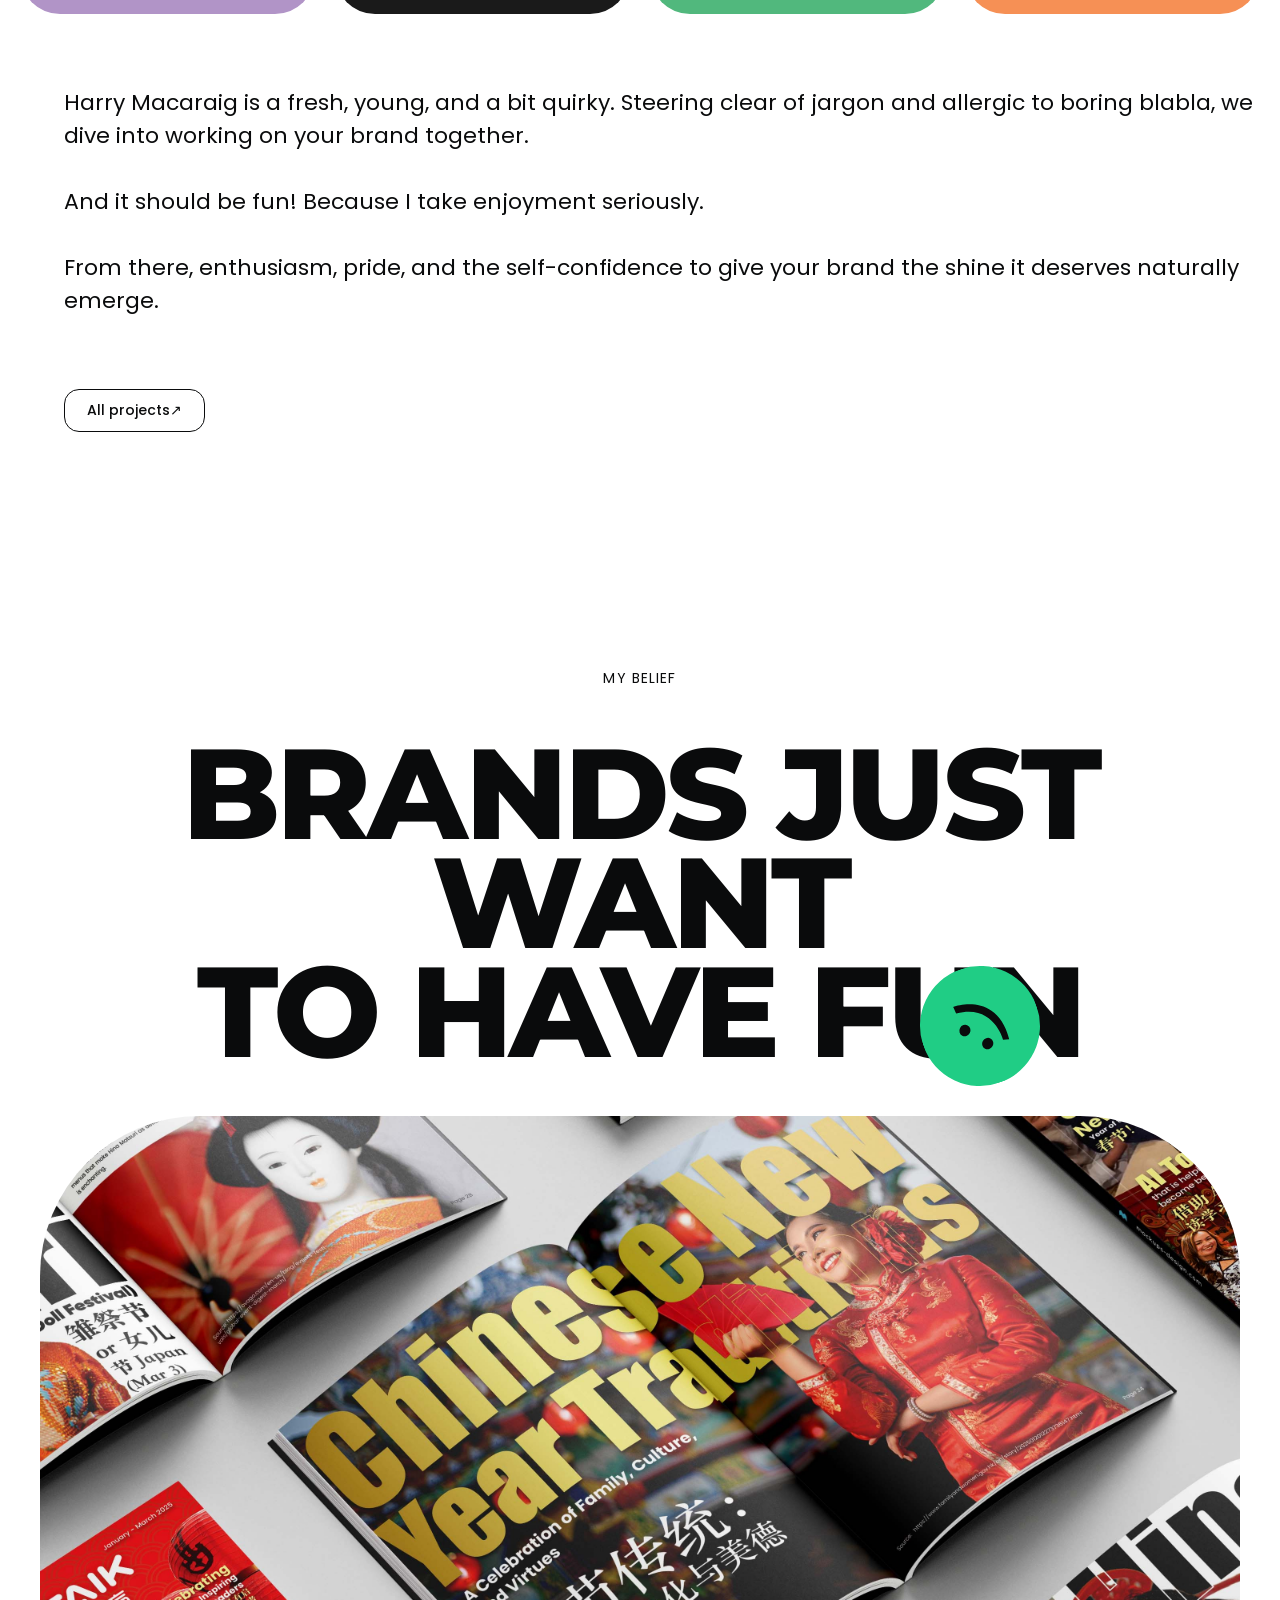
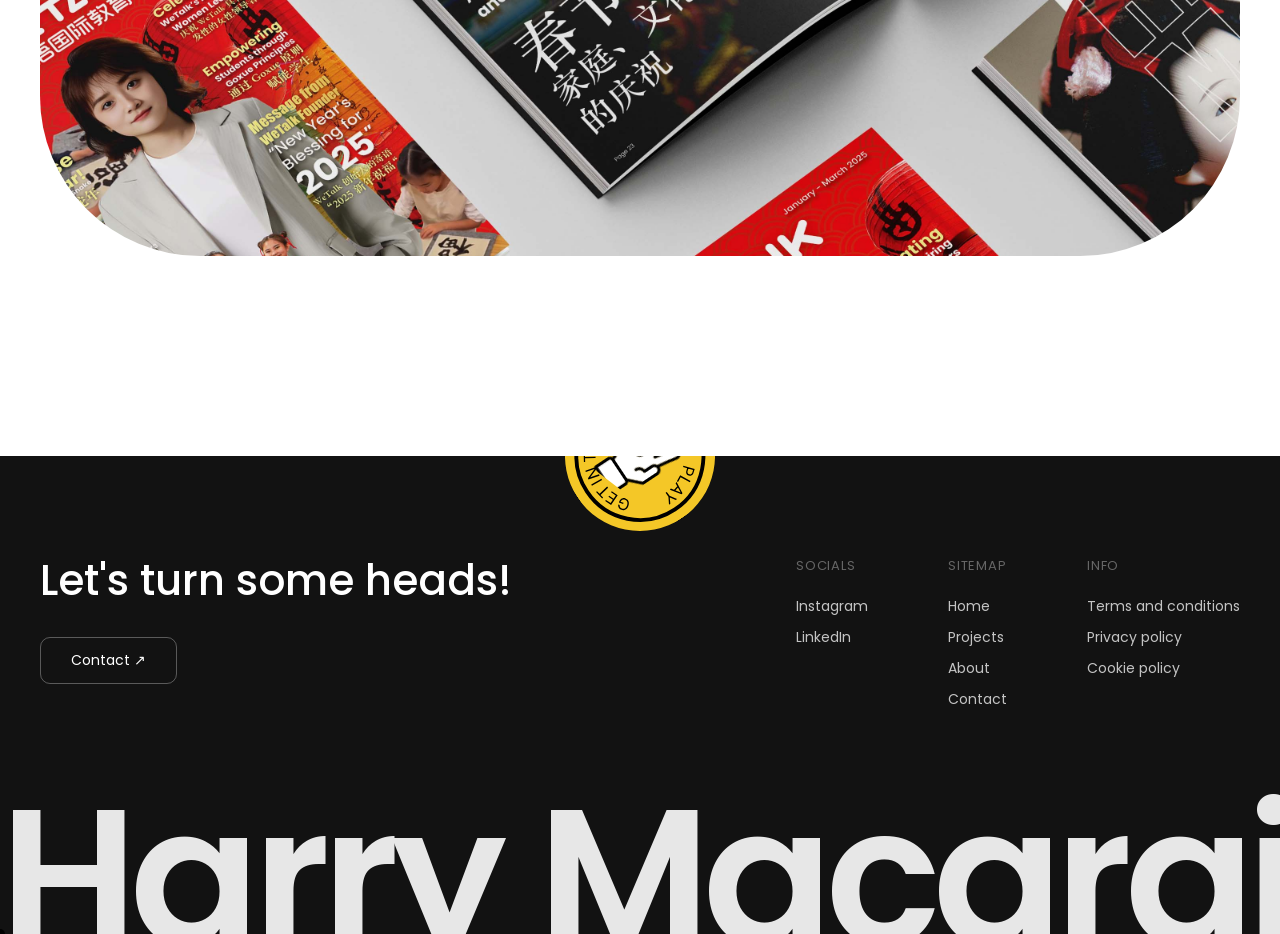
==== commit aeba4bcb: "Update Index.html" ====
--- a/Index.html
+++ b/Index.html
@@ -43,8 +43,8 @@
             <div class="card"><img src="images/Teacher-Feng.jpg" alt="Project showcase 4"></div>
             <div class="card"><img src="images/vins.jpg" alt="Project showcase 5"></div>
             <div class="card"><img src="images/edison.jpg" alt="Project showcase 1"></div>
-            <div class="card"><img src="images/Teacher-Rose2.png" alt="Project showcase 1"></div>
-            <div class="card"><img src="images/Teacher-Feng2.png" alt="Project showcase 1"></div>
+            <div class="card"><img src="images/Teacher-Rose2.jpg" alt="Project showcase 1"></div>
+            <div class="card"><img src="images/Teacher-Feng2.jpg" alt="Project showcase 1"></div>
 
             <div class="card"><img src="images/img1.jpg" alt="Project showcase 1"></div>
             <div class="card"><img src="images/img2.jpg" alt="Project showcase 2"></div>
@@ -52,8 +52,8 @@
             <div class="card"><img src="images/Teacher-Feng.jpg" alt="Project showcase 4"></div>
             <div class="card"><img src="images/vins.jpg" alt="Project showcase 5"></div>
             <div class="card"><img src="images/edison.jpg" alt="Project showcase 1"></div>
-            <div class="card"><img src="images/Teacher-Rose2.png" alt="Project showcase 1"></div>
-            <div class="card"><img src="images/Teacher-Feng2.png" alt="Project showcase 1"></div>
+            <div class="card"><img src="images/Teacher-Rose2.jpg" alt="Project showcase 1"></div>
+            <div class="card"><img src="images/Teacher-Feng2.jpg" alt="Project showcase 1"></div>
         </div>
     </div>
 
@@ -81,11 +81,11 @@
 
         <!-- Featured project card -->
         <div class="card-container">
-            <img src="images/DL_Trifold_DL_Flyer_Mockup_3.png" alt="Signpost" class="bg-image">
+            <img src="images/DL_Trifold_DL_Flyer_Mockup_3.jpg" alt="Signpost" class="bg-image">
             <div class="overlay">
                 <div class="logo-box">
                     <div class="bird-icon">
-                        <img src="images/1.png" alt="Bird Logo">
+                        <img src="images/1.jpg" alt="Bird Logo">
                     </div>
                     <h2 class="brand-name">WeTalk Education</h2>
                 </div>
@@ -120,7 +120,7 @@
             <div class="column">
                 <div class="project-card">
                     <div class="project-image-wrapper tall">
-                        <img src="images/Free_Book_Mockup_7.png" alt="Don't Mind project" class="bg-image">
+                        <img src="images/Free_Book_Mockup_7.jpg" alt="Don't Mind project" class="bg-image">
                         <div class="overlay"></div>
                     </div>
                     <div class="project-info">
@@ -147,7 +147,7 @@
         <div class="services-grid">
             <div class="service-card purple">
                 <div class="card-top">
-                    <img src="images/Brand-Story.png" alt="Brand Story">
+                    <img src="images/Brand-Story.jpg" alt="Brand Story">
                 </div>
                 <div class="card-bottom">
                     <h3>Brand Story</h3>
@@ -157,7 +157,7 @@
 
             <div class="service-card black">
                 <div class="card-top">
-                    <img src="images/Brand-Identity1.png" alt="Photography">
+                    <img src="images/Brand-Identity1.jpg" alt="Photography">
                 </div>
                 <div class="card-bottom">
                     <h3>Photography</h3>
@@ -167,7 +167,7 @@
 
             <div class="service-card green">
                 <div class="card-top">
-                    <img src="images/Web-Design.png" alt="Web Design">
+                    <img src="images/Web-Design.jpg" alt="Web Design">
                 </div>
                 <div class="card-bottom">
                     <h3>Web design</h3>
@@ -177,7 +177,7 @@
 
             <div class="service-card orange">
                 <div class="card-top">
-                    <img src="images/Al-la-cart.png" alt="A la carte">
+                    <img src="images/Al-la-cart.jpg" alt="A la carte">
                 </div>
                 <div class="card-bottom">
                     <h3>A la carte</h3>
@@ -210,7 +210,7 @@
         </div>
 
         <div class="card-container-2">
-            <img src="images/Free_Book_Mockup_8.png" alt="My belief cover" class="bg-image">
+            <img src="images/Free_Book_Mockup_8.jpg" alt="My belief cover" class="bg-image">
         </div>
     </section>
 
